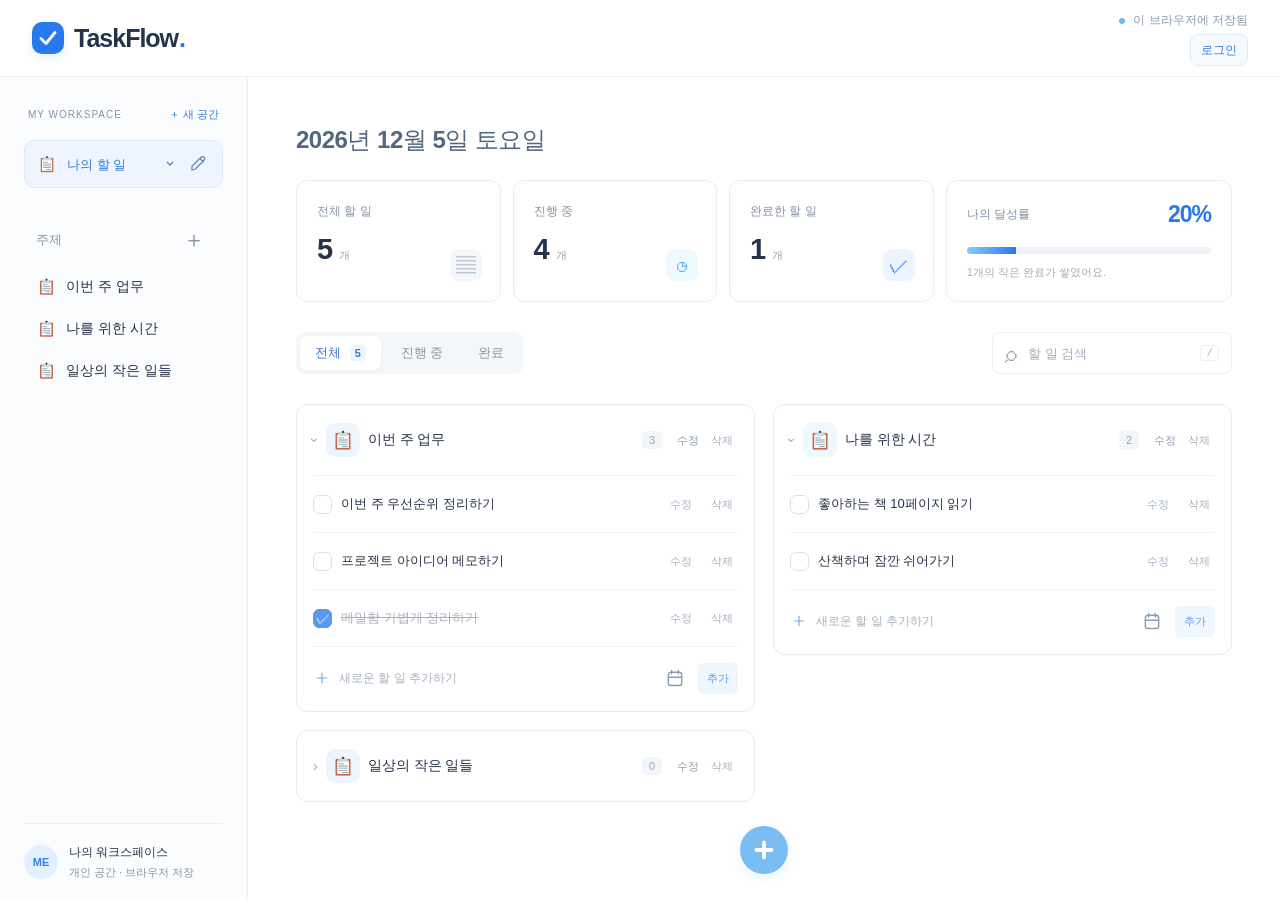
==== web/index.html @ 731cd069 "Remove redundant workspace navigation and center dialog actions" ====
<!doctype html>
<html lang="ko">
<head>
  <meta charset="utf-8"><meta name="viewport" content="width=device-width, initial-scale=1">
  <meta name="description" content="주제별로 정리하고, 하나씩 완료하는 나의 할 일 공간 TaskFlow.">
  <title>TaskFlow · 나의 할 일</title>
  <link rel="icon" href="data:image/svg+xml,%3Csvg xmlns='http://www.w3.org/2000/svg' viewBox='0 0 32 32'%3E%3Crect width='32' height='32' rx='9' fill='%232b75ee'/%3E%3Cpath d='m8 16 5 5 11-12' fill='none' stroke='white' stroke-width='3'/%3E%3C/svg%3E">
  <link rel="stylesheet" href="styles.css?v=13"><script defer src="config.js?v=13"></script><script defer src="store.js?v=13"></script><script defer src="sync.js?v=13"></script><script defer src="app.js?v=13"></script>
  <link rel="license" href="emojis/NOTICE.txt">
</head>
<body>
  <header class="app-header"><a class="brand" href="./"><span class="brand-icon" aria-hidden="true"><svg viewBox="0 0 24 24" focusable="false"><path d="M5 12.5 10 17.5 19 6.5" fill="none" stroke="currentColor" stroke-width="2.8" stroke-linecap="round" stroke-linejoin="round"/></svg></span> TaskFlow<span class="brand-dot">.</span></a><div class="account-area"><span class="save-status" id="save-status" role="status">이 브라우저에 저장됨</span><div class="account-tools"><button id="sync-now" class="account-button" hidden>동기화</button><button id="account-button" class="account-button">로그인</button></div></div></header>
  <aside class="sidebar">
    <section class="workspace-switcher" aria-label="워크스페이스">
      <div class="workspace-heading"><span>MY WORKSPACE</span><button id="workspace-add" aria-label="워크스페이스 추가">＋ 새 공간</button></div>
      <div class="workspace-selector"><span id="workspace-emoji" class="nav-emoji"></span><select id="workspace-select" aria-label="워크스페이스 선택"></select><button id="workspace-edit" aria-label="워크스페이스 수정" title="워크스페이스 수정"><svg viewBox="0 0 24 24" aria-hidden="true"><path d="m15 5 4 4M4 20l4-1L20 7a2.8 2.8 0 0 0-4-4L4 15z"/></svg></button></div>
    </section>
    <div class="sidebar-heading">주제 <button id="sidebar-add" aria-label="주제 추가">＋</button></div>
    <nav id="topic-nav" aria-label="주제 목록"></nav>
    <div class="profile"><span class="avatar">ME</span><div><strong id="profile-name">나의 워크스페이스</strong><small id="profile-detail">개인 공간 · 브라우저 저장</small></div></div>
  </aside>
  <main>
    <div class="content">
      <div id="sync-conflict" class="sync-banner" role="alert" hidden><div><strong>다른 기기에서도 목록이 바뀌었어요.</strong><p>서로 다른 항목은 합칠 수 있어요. 같은 항목은 이 기기의 변경이 우선합니다.</p></div><div class="sync-banner-actions"><button id="merge-changes" class="primary">내 변경 합쳐 저장</button><button id="use-remote">다른 기기 목록 사용</button></div></div>
      <h1 class="date-label" id="today"></h1>
      <section class="stats stats-row" aria-label="할 일 현황"><div><span>전체 할 일</span><strong id="total">0<small>개</small></strong><span class="stat-symbol" aria-hidden="true">▤</span></div><div><span>진행 중</span><strong id="pending">0<small>개</small></strong><span class="stat-symbol sky" aria-hidden="true">◷</span></div><div><span>완료한 할 일</span><strong id="completed">0<small>개</small></strong><span class="stat-symbol blue" aria-hidden="true">✓</span></div><div class="progress-stat"><span>나의 달성률 <strong id="percent">0%</strong></span><div class="progress-track" role="progressbar" aria-label="나의 달성률" aria-valuemin="0" aria-valuemax="100" aria-valuenow="0"><div id="overall-progress"></div></div><small id="progress-caption">첫 번째 할 일을 시작해보세요.</small></div></section>
      <div class="toolbar"><div class="filters" aria-label="상태 필터"><button data-filter="all" class="selected" aria-pressed="true">전체 <span id="filter-count">0</span></button><button data-filter="pending" aria-pressed="false">진행 중</button><button data-filter="done" aria-pressed="false">완료</button></div><label class="search"><span aria-hidden="true">⌕</span><input id="search" type="search" placeholder="할 일 검색" aria-label="할 일 검색"><kbd>/</kbd></label></div>
      <section id="topics" aria-label="주제별 할 일"></section>
      <button class="add-topic-card" id="bottom-add" aria-label="새 주제 만들기" title="새 주제 만들기"><svg viewBox="0 0 24 24" aria-hidden="true"><path d="M12 5v14M5 12h14"/></svg></button>
    </div>
  </main>
  <dialog id="workspace-dialog"><form id="workspace-form"><div class="dialog-heading"><h2 id="workspace-dialog-title">새 워크스페이스</h2><button type="button" id="workspace-close" aria-label="닫기">×</button></div><label>워크스페이스 이름<input id="workspace-name" required maxlength="60" placeholder="예: 업무, 개인 프로젝트" autocomplete="off"></label><fieldset class="emoji-field"><legend>이모티콘</legend><div id="workspace-emoji-picker" class="emoji-picker"></div></fieldset><div class="workspace-dialog-actions"><button type="button" id="workspace-delete" class="delete-action">워크스페이스 삭제</button><div class="dialog-actions"><button type="button" id="workspace-cancel">취소</button><button class="primary" type="submit">저장하기</button></div></div></form></dialog>
  <dialog id="topic-dialog"><form id="topic-form"><div class="dialog-heading"><h2 id="dialog-title">새로운 주제</h2><button type="button" id="close-dialog" aria-label="닫기">×</button></div><p>함께 묶고 싶은 할 일에 이름을 붙여주세요.</p><label>주제 이름<input id="topic-name" required maxlength="60" placeholder="예: 이번 주 업무, 나를 위한 시간" autocomplete="off"></label><fieldset class="emoji-field"><legend>이모티콘</legend><div id="emoji-picker" class="emoji-picker"></div></fieldset><div class="dialog-actions"><button type="button" id="cancel-dialog">취소</button><button class="primary" type="submit">저장하기</button></div></form></dialog>
  <dialog id="delete-dialog" aria-labelledby="delete-title"><form method="dialog"><h2 id="delete-title">삭제할까요?</h2><p id="delete-description"></p><div class="dialog-actions"><button value="cancel" autofocus>취소</button><button class="danger" value="confirm">삭제하기</button></div></form></dialog>
  <dialog id="auth-dialog" aria-labelledby="auth-title"><form id="auth-form"><div class="dialog-heading"><h2 id="auth-title">로그인</h2><button type="button" id="close-auth" aria-label="닫기">×</button></div><p>PC와 휴대폰에서 같은 계정으로 로그인하면 목록을 함께 사용할 수 있어요.</p><label>아이디<input id="auth-username" required minlength="3" maxlength="64" pattern="[a-zA-Z0-9_.-]+" placeholder="영문·숫자·_.- 3자 이상" autocomplete="username" autocapitalize="none" spellcheck="false"></label><label>비밀번호<input id="auth-password" type="password" required minlength="8" maxlength="128" placeholder="8자 이상" autocomplete="current-password"></label><p id="auth-error" class="form-error" role="alert" hidden></p><div class="dialog-actions"><button type="button" id="auth-switch">회원가입</button><button type="submit" id="auth-submit" class="primary">로그인</button></div><small class="auth-note">브라우저에 저장한 기존 목록은 로그인 후 선택해서 가져올 수 있어요.</small></form></dialog>
  <dialog id="account-dialog" aria-labelledby="account-title"><div class="dialog-heading"><h2 id="account-title">나의 계정</h2><button type="button" id="close-account" aria-label="닫기">×</button></div><p id="account-name"></p><p>같은 아이디로 로그인한 기기에서 목록을 공유합니다. 기존 브라우저 목록은 별도로 유지됩니다.</p><button id="import-local" class="import-button">이 브라우저 목록 가져오기</button><div class="dialog-actions"><button id="logout-button">로그아웃</button><button id="account-done" class="primary">완료</button></div></dialog>
  <div class="toast" id="toast" role="status" hidden></div>
</body>
</html>
---- web/styles.css ----
:root{font-family:Inter,"Pretendard","Noto Sans KR",-apple-system,BlinkMacSystemFont,"Segoe UI",sans-serif;color:#263248;background:#fff;font-synthesis:none;--blue:#2878ef;--muted:#8792a5;--line:#eaf0f6}*{box-sizing:border-box}body{margin:0}button,input{font:inherit}button{cursor:pointer}button,a,input{ -webkit-tap-highlight-color:transparent}button{border:0;background:none;color:inherit}button:focus-visible,a:focus-visible,input:focus-visible,summary:focus-visible{outline:3px solid #8bc6ff;outline-offset:4px}button:disabled{cursor:default}a{color:inherit;text-decoration:none}.sidebar{width:248px;height:100dvh;position:fixed;inset:0 auto 0 0;border-right:1px solid var(--line);padding:35px 24px 20px;display:flex;flex-direction:column;background:#fbfcfe}.brand{font-size:25px;letter-spacing:-1px;font-weight:780;display:flex;align-items:center;gap:10px}.brand-icon{width:32px;height:32px;border-radius:10px;background:var(--blue);color:white;display:grid;place-items:center;font-size:23px;box-shadow:0 4px 10px #2878ef22}.brand-dot{color:var(--blue);margin-left:-9px}.workspace-label{font-size:11px;letter-spacing:1.8px;color:#a0a9b8;margin:48px 10px 16px;font-weight:650}.nav-item{display:flex;align-items:center;gap:12px;width:100%;padding:13px 14px;border-radius:9px;text-align:left;font-size:14px;margin-bottom:6px}.nav-item.active{color:var(--blue);background:#eaf3ff;font-weight:650}.nav-item>span:first-child{font-size:20px}.nav-count{margin-left:auto;background:white;font-size:12px;padding:2px 7px;border-radius:5px}.sidebar-heading{display:flex;align-items:center;justify-content:space-between;font-size:13px;color:#8b96a6;padding:24px 12px 10px}.sidebar-heading button{font-size:22px}.topic-nav-item{display:flex;gap:11px;width:100%;padding:12px 14px;font-size:14px;text-align:left;border-radius:8px}.topic-nav-item:hover,.topic-nav-item.selected{background:#eff4fa}.topic-nav-item span:last-child{overflow:hidden;white-space:nowrap;text-overflow:ellipsis}.color-dot{width:8px;height:8px;border-radius:50%;background:#75b7f3;flex-shrink:0;margin-top:5px}#topic-nav{overflow:auto}.sidebar-note{margin-top:auto;padding:23px 15px;background:#f0f6fd;border-radius:12px}.note-icon{display:block;color:var(--blue);font-size:27px;margin-bottom:10px}.sidebar-note strong{font-size:13px}.sidebar-note p{font-size:12px;color:#8a98ab;line-height:1.9;margin-bottom:0}.profile{border-top:1px solid var(--line);display:flex;gap:11px;align-items:center;margin-top:24px;padding-top:20px}.avatar{width:34px;height:34px;border-radius:50%;background:#e1efff;color:#3880da;font-size:11px;font-weight:700;display:grid;place-items:center}.profile strong{display:block;font-size:12px}.profile small{display:block;font-size:11px;color:var(--muted);margin-top:4px}main{margin-left:248px}.topbar{height:77px;border-bottom:1px solid var(--line);display:flex;align-items:center;justify-content:space-between;padding:0 48px;color:#929cad;font-size:13px}.topbar strong{color:#536075;font-weight:500}.breadcrumb{padding:0 16px;color:#c7cfdb}.save-status{font-size:12px;color:#8c9bae}.save-status:before{content:"";display:inline-block;width:6px;height:6px;border-radius:50%;background:#78b6f1;margin-right:8px}.content{max-width:1120px;margin:auto;padding:45px 48px 0}.date-label{font-size:12px;color:#8b98ab;letter-spacing:.5px;margin-bottom:14px}.page-heading{display:flex;align-items:center;justify-content:space-between;gap:20px}h1{font-size:34px;letter-spacing:-1.6px;line-height:1.35;margin:0;font-weight:750}h1 span{color:var(--blue)}.page-heading p{font-size:14px;color:#8c96a7;margin:12px 0 0;line-height:1.7}.primary{background:var(--blue);color:white;border-radius:9px;padding:12px 18px;font-size:14px;font-weight:600;box-shadow:0 4px 9px #2878ef15}.primary:hover{background:#1768dd}.stats{display:grid;grid-template-columns:1fr 1fr 1fr 1.4fr;border:1px solid var(--line);border-radius:13px;margin:32px 0;padding:23px 0}.stats>div{padding:0 24px;position:relative;border-right:1px solid var(--line)}.stats>div:last-child{border:0}.stats>div>span:first-child{font-size:12px;color:#8692a4}.stats strong{display:block;font-size:29px;margin-top:9px;font-weight:650;letter-spacing:-1px}.stats strong small{font-size:12px;color:#9aa5b5;font-weight:400;letter-spacing:0;margin-left:7px}.stat-symbol{position:absolute;right:22px;bottom:6px;width:32px;height:32px;background:#f3f6fa;border-radius:9px;display:grid;place-items:center;color:#9aa5b5;font-size:20px}.stat-symbol.sky{background:#eef8ff;color:#69b7f7}.stat-symbol.blue{color:var(--blue);background:#edf4ff}.progress-stat>span{display:flex;justify-content:space-between;align-items:center}.stats .progress-stat strong{font-size:19px;display:inline;margin:0;color:var(--blue)}.progress-track{height:6px;border-radius:10px;background:#eef3fa;overflow:hidden;margin:19px 0 12px}.progress-track>div{height:100%;background:linear-gradient(90deg,#8acaff,#2878ef);width:0;transition:width .3s}.progress-stat>small{font-size:11px;color:#a1acba}.toolbar{display:flex;justify-content:space-between;gap:15px;margin-bottom:30px}.filters{display:flex;gap:5px;padding:4px;background:#f4f7fa;border-radius:9px}.filters button{padding:8px 15px;color:#8b96a6;font-size:13px;border-radius:7px;white-space:nowrap}.filters button.selected{background:white;color:#3b74cb;box-shadow:0 1px 5px #25385d0c;font-weight:600}.filters span{font-size:11px;margin-left:5px;background:#edf4ff;padding:2px 5px;border-radius:4px}.search{border:1px solid var(--line);border-radius:8px;display:flex;align-items:center;gap:9px;padding:0 12px;width:240px}.search>span{font-size:23px;color:#93a1b3}.search input{min-width:0;width:100%;border:0;background:transparent;font-size:13px;outline:none}.search input::placeholder{color:#a3adbb}.search kbd{font-size:11px;color:#a9b3c0;border:1px solid var(--line);border-radius:4px;padding:1px 5px}.list-heading{display:flex;align-items:center;justify-content:space-between;margin-bottom:17px}.list-heading h2{font-size:16px;letter-spacing:-.4px;margin:0}.list-heading>span{font-size:11px;color:#a2adbd}.topic{border:1px solid #e5ebf3;border-radius:12px;margin-bottom:16px;overflow:hidden;background:white}.topic summary{list-style:none;display:flex;align-items:center;gap:12px;padding:21px 23px;cursor:pointer}.topic summary::-webkit-details-marker{display:none}.chevron{font-size:14px;color:#9ca9ba;transition:transform .15s;display:inline-block}.topic[open] .chevron{transform:rotate(90deg)}.topic-icon{width:34px;height:34px;display:grid;place-items:center;border-radius:9px;color:#4f98e9;background:#edf5ff;font-size:17px}.topic:nth-child(2n) .topic-icon{background:#edf9ff;color:#5baed2}.topic-title{font-weight:650;font-size:15px;overflow-wrap:anywhere}.topic-count{color:#9aa7b8;background:#f2f5f9;border-radius:5px;padding:3px 7px;font-size:11px}.topic-actions{margin-left:auto;display:flex;align-items:center;gap:12px}.topic-ratio{font-size:12px;color:#9ca8b9}.edit-topic{font-size:12px;color:#8b9bb2;padding:7px;border-radius:5px}.edit-topic:hover{background:#edf4ff;color:var(--blue)}.todo-list{padding:0 24px}.todo-row{display:flex;align-items:center;gap:13px;min-height:57px;border-top:1px solid #f0f3f8}.todo-row input[type=checkbox]{appearance:none;width:19px;height:19px;border:1.5px solid #d8e1eb;border-radius:6px;cursor:pointer;flex-shrink:0;display:grid;place-content:center;margin:0}.todo-row input:checked{background:#599aef;border-color:#599aef}.todo-row input:checked:after{content:"✓";color:white;font-size:14px}.todo-label{flex:1;min-width:0;font-size:14px;line-height:1.6;overflow-wrap:anywhere;cursor:pointer}.todo-row.done .todo-label{color:#a9b1bf;text-decoration:line-through}.due-badge{font-size:11px;color:#91a1b5;background:#f6f8fb;border-radius:5px;padding:4px 7px;white-space:nowrap}.due-badge.overdue{color:#d07b63;background:#fff5f0}.todo-edit{color:#a3b0c2;font-size:12px;padding:6px}.todo-edit:hover{color:var(--blue)}.task-form{display:flex;align-items:center;gap:12px;border-top:1px solid #f0f3f8;padding:14px 0 16px}.task-form>span{color:#75a9ee;font-size:22px}.task-form input[type=text]{border:0;min-width:0;flex:1;outline:none;font-size:13px;padding:7px 0;color:#52637b}.task-form input::placeholder{color:#a6b1c0}.task-form input[type=date]{width:125px;border:1px solid #eaf0f6;border-radius:5px;font-size:11px;padding:6px;color:#93a1b5;background:white}.task-form button{font-size:12px;color:#659ce7;padding:7px 9px;background:#f0f6ff;border-radius:5px}.add-topic-card{display:flex;justify-content:center;align-items:center;gap:8px;width:100%;padding:20px;border:1px dashed #d9e5f4;border-radius:12px;background:#fbfdff;font-size:18px;color:#7a9cc8}.add-topic-card span{font-size:13px}.add-topic-card:hover{background:#f1f7ff}footer{display:flex;justify-content:space-between;color:#b0bac8;font-size:11px;padding:31px 0}.footer-mark{color:#8eb9ec;margin-left:8px;font-size:17px}.empty{padding:32px;text-align:center;font-size:14px;color:#96a4b8;line-height:1.8}.topic-empty{font-size:12px;color:#a1aebf;padding:8px 0 19px}dialog{border:1px solid var(--line);border-radius:17px;padding:28px;width:min(430px,calc(100% - 32px));color:#263248;box-shadow:0 20px 80px #203f6c22}dialog::backdrop{background:#17365c33;backdrop-filter:blur(3px)}.dialog-heading{display:flex;align-items:center;justify-content:space-between}.dialog-heading h2{font-size:20px;margin:0}.dialog-heading button{font-size:25px;color:#8d9bae}dialog p{font-size:13px;color:#8e9bad;line-height:1.8}dialog label{font-size:13px;font-weight:600;display:block;margin-top:23px}dialog input{display:block;width:100%;border:1px solid #dce6f1;border-radius:8px;padding:12px;margin-top:8px;font-size:14px}.dialog-actions{display:flex;justify-content:flex-end;gap:12px;margin-top:24px}.dialog-actions>button:first-child{font-size:14px;color:#8d9bad}.toast{position:fixed;bottom:25px;left:calc(50% + 124px);transform:translateX(-50%);background:#263c5b;color:white;padding:13px 22px;border-radius:10px;font-size:13px;box-shadow:0 8px 25px #263c5b25;z-index:5;max-width:90vw}.toast[hidden]{display:none}@media(min-width:1500px){.content{padding-top:58px}.stats{margin-top:40px}}@media(max-width:1050px){.sidebar{width:210px;padding:30px 18px}main{margin-left:210px}.content{padding:32px 28px 0}.topbar{padding:0 28px}.stats>div{padding:0 15px}.stat-symbol{right:12px}.stats{grid-template-columns:1fr 1fr 1fr}.progress-stat{grid-column:1/-1;margin:20px 15px 0;padding:18px 0 0!important;border-top:1px solid var(--line)!important}.stats>div:nth-child(3){border:0}.progress-track{margin:10px 0}.toast{left:calc(50% + 105px)}}@media(max-width:720px){.sidebar{position:static;width:auto;height:auto;padding:20px 22px;border-right:0;border-bottom:1px solid var(--line);background:white}.brand{font-size:23px}.workspace-label,.nav-item,.sidebar-heading,#topic-nav,.sidebar-note,.profile{display:none}main{margin-left:0}.topbar{height:50px;padding:0 22px;font-size:11px}.save-status{font-size:10px}.breadcrumb{padding:0 8px}.content{padding:28px 20px 0}.date-label{font-size:11px}h1{font-size:28px}.page-heading{align-items:flex-start;gap:12px}.page-heading p{font-size:12px;max-width:215px}.page-heading>.primary{font-size:12px;padding:11px 12px;white-space:nowrap;margin-top:6px}.stats{margin:25px 0;padding:18px 0}.stats>div{padding:0 12px}.stats strong{font-size:25px}.stats>div>span:first-child{font-size:11px}.stat-symbol{display:none}.toolbar{flex-wrap:wrap;margin-bottom:25px}.search{width:100%;height:42px}.filters{width:100%}.filters button{flex:1}.list-heading>span{display:none}.topic summary{padding:17px 15px;gap:9px}.topic-title{font-size:14px}.topic-icon{width:29px;height:29px}.topic-actions{gap:3px}.topic-ratio{display:none}.todo-list{padding:0 16px}.todo-label{font-size:13px}.todo-row{gap:10px;flex-wrap:wrap;padding:12px 0}.due-badge{font-size:10px}.task-form{gap:8px;flex-wrap:wrap}.task-form input[type=text]{flex-basis:65%}.task-form input[type=date]{margin-left:26px;flex:1}.task-form button{padding:8px 12px}footer{font-size:10px;gap:12px}.toast{left:50%}}@media(prefers-reduced-motion:reduce){*{transition:none!important}}

/* 주제 카드를 나란히 배치한다. */
.profile{margin-top:auto}.page-heading{align-items:center;margin-bottom:32px}.heading-copy{min-width:0}.heading-tools{display:flex;align-items:center;gap:18px;flex-shrink:0}.heading-tools>.primary{white-space:nowrap}.stats{width:228px;display:grid;grid-template-columns:repeat(2,minmax(0,1fr));gap:9px;border:0;padding:0;margin:0!important}.stats>div{padding:13px 14px!important;border:1px solid #e5edf7!important;border-radius:11px;min-height:94px;background:#fbfdff}.stats>div>span:first-child{font-size:12px}.stats strong{font-size:25px;margin-top:8px}.stats strong small{font-size:11px}.stat-symbol{display:none}.stats .progress-stat{grid-column:auto;margin:0!important}.stats .progress-stat>span{display:block}.stats .progress-stat strong{display:block;font-size:25px;margin-top:8px}.progress-track{height:4px;margin:9px 0 0}.progress-stat>small{display:none}#topics{display:grid;grid-template-columns:repeat(2,minmax(0,1fr));gap:18px;align-items:start}.topic{margin:0}.topic summary{padding:18px 16px;gap:8px}.topic-title{min-width:0;flex:1;font-size:14px}.topic-icon{flex-shrink:0;font-size:20px}.topic-count{flex-shrink:0}.topic-actions{gap:2px;margin-left:2px;flex-shrink:0}.edit-topic{padding:5px;font-size:11px}.delete-action{color:#a1acbb;font-size:11px;padding:5px;border-radius:5px}.delete-action:hover{color:#ce5964;background:#fff0f2}.todo-list{padding:0 16px}.todo-row{gap:9px;flex-wrap:wrap;padding:12px 0}.todo-label{font-size:13px;flex-basis:calc(100% - 120px)}.todo-edit{padding:5px;font-size:11px}.due-badge{margin-left:28px;order:5}.task-form{flex-wrap:wrap;gap:8px}.task-form input[type=text]{flex-basis:70%}.task-form input[type=date]{flex:1;margin-left:26px}.add-topic-card{margin-top:18px}.empty{grid-column:1/-1}.emoji-field{padding:0;border:0;margin:22px 0 0}.emoji-field legend{font-size:13px;font-weight:600;margin-bottom:10px}.emoji-picker{display:grid;grid-template-columns:repeat(8,minmax(0,1fr));gap:6px}.emoji-choice{font-size:23px;padding:8px 0;border:1px solid transparent;border-radius:9px}.emoji-choice:hover{background:#f0f6ff}.emoji-choice[aria-pressed=true]{background:#eaf3ff;border-color:#70acfa}.nav-emoji{font-size:17px;flex-shrink:0}.danger{background:#d55864;color:white;border-radius:9px;padding:12px 18px;font-size:14px;font-weight:600}.danger:hover{background:#be4652}#delete-title{font-size:20px;margin:0}#delete-description{overflow-wrap:anywhere}@media(max-width:1150px){.page-heading{align-items:flex-start;gap:16px}.heading-tools{gap:12px}.stats{width:204px}.heading-tools>.primary{padding:11px 12px;font-size:12px}.page-heading p{max-width:220px}.topic summary{gap:6px;padding:16px 12px}.topic-icon{width:28px;height:28px}.topic-count{display:none}.topic-title{font-size:13px}}@media(max-width:900px){.page-heading{flex-wrap:wrap}.heading-copy{width:100%}.page-heading p{max-width:none}.heading-tools{width:100%;justify-content:space-between}.stats{width:270px}.stats>div{min-height:88px}#topics{grid-template-columns:minmax(0,1fr)}.topic-count{display:block}.topic-title{font-size:14px}}@media(max-width:720px){.page-heading{margin-bottom:25px}.heading-tools{gap:12px;align-items:center}.stats{width:auto;flex:1;max-width:250px;gap:8px}.stats>div{padding:12px!important;min-height:88px}.stats>div>span:first-child{font-size:11px}.heading-tools>.primary{font-size:12px;padding:12px 10px}.topic summary{padding:17px 15px;gap:8px}.emoji-picker{grid-template-columns:repeat(8,minmax(0,1fr));gap:3px}.emoji-choice{font-size:21px}.profile{display:none}}

/* 모바일 기본 버튼 여백과 이모지 글꼴의 줄 높이를 분리한다. */
.topic-icon,.emoji-choice{appearance:none;-webkit-appearance:none;padding:0;display:flex;align-items:center;justify-content:center;line-height:1;min-width:0;min-height:0;font-weight:400;text-indent:0;letter-spacing:0}.topic-icon{flex:0 0 auto}.emoji-choice{aspect-ratio:1}.emoji-glyph{display:block;flex:0 0 auto;width:1em;height:1em;line-height:1;text-align:center;font-family:"Apple Color Emoji","Segoe UI Emoji","Noto Color Emoji",sans-serif;font-weight:400;letter-spacing:0;text-indent:0;-webkit-text-size-adjust:100%;text-size-adjust:100%}@media(max-width:380px){.emoji-picker{grid-template-columns:repeat(6,minmax(0,1fr))}}

/* 기기별 글꼴 대신 동일한 그림의 실제 영역을 정중앙에 배치한다. */
.emoji-glyph{position:relative;display:block;flex:none;width:20px;height:20px;font-size:0;line-height:0}.emoji-image{display:block;width:100%;height:100%;object-fit:contain;margin:0;padding:0;border:0}.emoji-text{position:absolute;width:1px;height:1px;padding:0;margin:-1px;overflow:hidden;clip-path:inset(50%);white-space:nowrap}.emoji-choice .emoji-glyph{width:22px;height:22px}.nav-emoji .emoji-glyph{width:17px;height:17px}@media(max-width:720px){.emoji-choice .emoji-glyph{width:20px;height:20px}}

/* WebKit의 버튼 내부 정렬 차이도 영향을 주지 않도록 좌표로 고정한다. */
.topic-icon,.emoji-choice{position:relative}.topic-icon>.emoji-glyph,.emoji-choice>.emoji-glyph{position:absolute;left:50%;top:50%;transform:translate(-50%,-50%);margin:0}

/* 계정과 동기화 상태는 작은 화면에서도 줄바꿈해 표시한다. */
[hidden]{display:none!important}.account-tools{display:flex;align-items:center;gap:10px;justify-content:flex-end;flex-wrap:wrap;min-width:0;margin-inline-start:auto}.account-button{font-size:12px;white-space:nowrap;padding:8px 10px;border:1px solid #dfebfa;border-radius:8px;color:#397ad2;background:#f6faff}.account-button:hover{background:#eaf3ff}.account-button:disabled{opacity:.6}.topbar{display:grid;grid-template-columns:minmax(0,1fr) auto auto;gap:15px;min-height:77px;height:auto;padding-top:15px;padding-bottom:15px}.workspace-path,.topbar>.save-status{line-height:18px}.topbar>.save-status{overflow-wrap:anywhere;text-align:right}.sync-banner{display:flex;align-items:center;justify-content:space-between;gap:18px;padding:18px;border-radius:12px;background:#eff7ff;border:1px solid #cde6ff;margin-bottom:24px;font-size:13px}.sync-banner p{margin:6px 0 0;color:#7389a5;line-height:1.7}.sync-banner-actions{display:flex;gap:8px;flex-shrink:0;flex-wrap:wrap}.sync-banner-actions button{font-size:12px;padding:10px}.sync-banner-actions>button:last-child{color:#6882a4}.form-error{color:#bb4a5b!important;background:#fff4f5;padding:10px;border-radius:8px}.auth-note{display:block;font-size:11px;color:#96a4b8;line-height:1.8;margin-top:20px}.import-button{width:100%;text-align:left;padding:14px;border:1px solid #dceafc;border-radius:9px;background:#f5faff;color:#397ad2;font-size:13px}#account-name{font-weight:600;color:#357bda;overflow-wrap:anywhere}.profile>div{min-width:0}.profile strong{overflow-wrap:anywhere}.dialog-actions button:disabled{opacity:.55}dialog{max-height:calc(100dvh - 32px);overflow-y:auto}#auth-dialog input{font-size:16px}@media(max-width:1050px){.sync-banner{align-items:flex-start;flex-direction:column}}@media(max-width:720px){.topbar{min-height:66px;padding:12px 20px;grid-template-columns:minmax(0,1fr) minmax(0,1fr);align-items:start;gap:10px}.workspace-path{grid-column:1;grid-row:1;white-space:nowrap}.topbar>.save-status{grid-column:2;grid-row:1}.account-tools{grid-column:2;grid-row:2;gap:7px;justify-self:end}.account-button{font-size:11px;padding:7px 9px}.sync-banner{padding:15px}.sync-banner-actions{width:100%}.sync-banner-actions button{flex:1}dialog{padding:23px}}

/* 날짜를 제목으로 쓰고 네 가지 현황을 한 줄로 보여준다. */
.date-label{font-size:24px;font-weight:650;color:#536781;letter-spacing:-.5px;line-height:1.5;margin:0 0 22px}
.stats.stats-row{width:100%;max-width:none;grid-template-columns:repeat(3,minmax(0,1fr)) minmax(0,1.4fr);gap:12px;padding:0;margin:0 0 30px!important}
.stats-row>div{min-width:0;min-height:114px;padding:20px!important;background:#fff;border-color:#e5edf7!important}
.stats-row strong{font-size:29px;margin-top:12px;line-height:1.2;white-space:nowrap}
.stats-row .stat-symbol{display:grid;right:18px;bottom:20px}
.stats-row .progress-stat{grid-column:auto;margin:0!important}
.stats-row .progress-stat>span{display:flex;align-items:center;justify-content:space-between;gap:6px}
.stats-row .progress-stat strong{display:inline;margin:0;font-size:23px}
.stats-row .progress-track{height:7px;margin:18px 0 10px}
.stats-row .progress-stat>small{display:block;line-height:1.6}
@media(max-width:1150px){.stats-row>div{padding:16px!important}.stats-row .stat-symbol{display:none}.stats-row .progress-stat>span{flex-wrap:wrap}.stats-row .progress-stat strong{font-size:21px}}
@media(max-width:720px){.date-label{font-size:20px;margin-bottom:20px}.stats.stats-row{grid-template-columns:repeat(4,minmax(0,1fr));gap:8px;margin-bottom:24px!important}.stats-row>div{min-height:96px;padding:13px 8px!important;border-radius:10px}.stats-row>div>span:first-child{font-size:10.5px;line-height:1.5;letter-spacing:-.4px;white-space:nowrap}.stats-row strong{font-size:23px;margin-top:12px;letter-spacing:-.6px}.stats-row strong small{font-size:10px;margin-left:3px}.stats-row .progress-stat>span{display:block}.stats-row .progress-stat strong{display:block;font-size:23px;margin-top:12px}.stats-row .progress-track{height:5px;margin:9px 0 0}.stats-row .progress-stat>small{display:none}}
@media(max-width:360px){.stats.stats-row{gap:6px}.stats-row>div{padding:12px 7px!important}.stats-row>div>span:first-child{font-size:9.5px}.stats-row strong,.stats-row .progress-stat strong{font-size:21px}}

@media(min-width:721px) and (max-width:1050px){.topbar{grid-template-columns:minmax(0,1fr) minmax(0,1fr);align-items:start;font-size:11px}.workspace-path{grid-column:1;grid-row:1;white-space:nowrap}.topbar>.save-status{grid-column:2;grid-row:1;font-size:10px}.account-tools{grid-column:2;grid-row:2;justify-self:end}}

.brand-icon{flex-shrink:0}.brand-icon>svg{display:block;width:24px;height:24px}

.workspace-switcher{margin:35px 0 12px;min-width:0}.workspace-heading{display:flex;align-items:center;justify-content:space-between;gap:8px;margin:0 4px 12px;font-size:10px;letter-spacing:1px;color:#8792a5}.workspace-heading button{font-size:11px;letter-spacing:0;color:#397ad2;white-space:nowrap;padding:6px 0}.workspace-selector{display:flex;align-items:center;gap:8px;background:#eef5ff;border:1px solid #dceafa;border-radius:10px;padding:9px 10px;min-width:0}.workspace-selector select{appearance:none;border:0;outline:none;min-width:0;width:100%;flex:1;background:transparent;color:#357bda;font:inherit;font-size:13px;font-weight:600;cursor:pointer;padding:6px 14px 6px 0;background-image:url("data:image/svg+xml,%3Csvg xmlns='http://www.w3.org/2000/svg' viewBox='0 0 12 12'%3E%3Cpath d='m3 4 3 3 3-3' fill='none' stroke='%235e89bc' stroke-width='1.5'/%3E%3C/svg%3E");background-repeat:no-repeat;background-position:right center;background-size:12px}.workspace-selector select:focus-visible{outline:2px solid #8bc6ff;outline-offset:2px}.workspace-selector>button{font-size:11px;white-space:nowrap;padding:6px 0;color:#6987ae}.workspace-selector>button:disabled{opacity:.45}.workspace-selector .nav-emoji{flex-shrink:0;width:24px;height:24px;position:relative}.workspace-dialog-actions{display:flex;align-items:center;justify-content:space-between;gap:12px;margin-top:24px}.workspace-dialog-actions>.dialog-actions{margin-top:0}.workspace-dialog-actions>#workspace-delete{font-size:12px;text-align:left}.workspace-path{min-width:0;overflow:hidden;white-space:nowrap;text-overflow:ellipsis}
@media(max-width:720px){.workspace-switcher{margin:18px 0 0}.workspace-heading{margin-bottom:7px}.workspace-selector{width:100%;min-height:44px;padding:7px 10px}.workspace-selector select{font-size:13px}.workspace-heading button{min-height:30px}.workspace-dialog-actions{align-items:flex-start}.workspace-dialog-actions .dialog-actions{gap:8px}}

.workspace-selector .emoji-glyph{position:absolute;left:50%;top:50%;transform:translate(-50%,-50%)}#workspace-name{font-size:16px}

.workspace-path{display:flex;align-items:center}.workspace-path .breadcrumb{flex-shrink:0}.workspace-path strong{display:block;min-width:0;overflow:hidden;text-overflow:ellipsis;white-space:nowrap}

.workspace-selector{overflow:hidden}.workspace-selector select{flex-basis:0;max-width:100%}

/* 상단 계정 메뉴와 한 줄 입력은 화면 너비가 바뀌어도 정렬을 유지한다. */
.app-header{min-height:77px;height:77px;display:flex;align-items:center;justify-content:space-between;gap:24px;padding:0 32px;border-bottom:1px solid var(--line);background:white}.app-header .brand{flex:none;line-height:32px;height:32px}.account-area{display:flex;align-items:center;justify-content:flex-end;gap:16px;min-width:0;flex:1}.app-header .save-status{display:block;min-width:0;white-space:nowrap;overflow:hidden;text-overflow:ellipsis;line-height:18px}.app-header .account-tools{flex-wrap:nowrap;flex:none;margin:0;gap:8px}.app-header .account-button{line-height:16px;padding:7px 10px}.sidebar{top:77px;height:calc(100dvh - 77px);padding-top:24px}.workspace-switcher{margin-top:0}.content{padding-bottom:32px}#workspace-edit{display:grid;place-items:center;width:28px;height:28px;padding:4px;flex-shrink:0}#workspace-edit svg{width:18px;height:18px;fill:none;stroke:currentColor;stroke-width:1.7;stroke-linecap:round;stroke-linejoin:round}.add-topic-card{width:48px;height:48px;border:0;border-radius:50%;padding:0;margin:24px auto 0;background:#79bdf3;color:white;box-shadow:0 4px 12px #79bdf32b}.add-topic-card:hover{background:#63aff0}.add-topic-card svg{width:26px;height:26px;fill:none;stroke:currentColor;stroke-width:3.6;stroke-linecap:round}.task-form{flex-wrap:nowrap;gap:8px;min-width:0}.task-form>span{flex:none;font-size:21px}.task-form input[type=text]{flex:1 1 0;min-width:0;flex-basis:0;font-size:12px}.calendar-control{display:grid;place-items:center;position:relative;flex:0 0 30px;width:30px;height:34px;border-radius:7px;color:#8a9db5;cursor:pointer}.calendar-control svg{width:20px;height:20px;fill:none;stroke:currentColor;stroke-width:1.7;stroke-linecap:round;pointer-events:none}.calendar-control.has-date{color:#2878ef;background:#edf5ff}.task-form .calendar-control input[type=date]{position:absolute;inset:0;width:100%;height:100%;min-width:0;margin:0;padding:0;border:0;opacity:0;cursor:pointer;font-size:16px}.calendar-control:focus-within{outline:2px solid #8bc6ff;outline-offset:2px}.calendar-control input::-webkit-calendar-picker-indicator{position:absolute;inset:0;width:100%;height:100%;padding:0;margin:0;cursor:pointer}.task-form>button{flex:none;white-space:nowrap;padding:8px 9px;margin:0;font-size:11px}
@media(max-width:1050px){.app-header{padding:0 24px}}
@media(max-width:720px){.app-header{height:85px;min-height:85px;padding:16px 20px;gap:12px;align-items:center}.app-header .brand{font-size:22px;gap:8px}.account-area{display:grid;grid-template-columns:minmax(0,1fr);gap:5px;justify-items:end}.app-header .save-status{font-size:10px;line-height:16px;max-width:100%;grid-row:1}.app-header .account-tools{grid-row:2;grid-column:1;gap:6px}.app-header .account-button{font-size:10px;padding:7px 8px}.sidebar{height:auto;padding:16px 20px 20px}.workspace-switcher{margin:0}.task-form input[type=text]{font-size:12px}.task-form .calendar-control input[type=date]{margin:0;flex:none}.content{padding-top:28px}}
@media(max-width:360px){.app-header{padding-left:16px;padding-right:16px;gap:8px}.app-header .brand{font-size:20px}.app-header .account-tools{gap:4px}.app-header .account-button{padding-left:6px;padding-right:6px}.task-form{gap:5px}.task-form>button{padding-left:8px;padding-right:8px}}

.app-header{align-items:center}.app-header .brand{font-family:Arial,Helvetica,sans-serif;font-weight:800;font-synthesis:weight}.account-area{display:grid;grid-template-columns:minmax(0,1fr);gap:5px;justify-items:end}.app-header .save-status{grid-row:1;max-width:100%}.app-header .account-tools{grid-row:2;grid-column:1}.task-form .task-add-icon{display:grid;place-items:center;width:18px;height:34px;flex:0 0 18px;line-height:0}.task-add-icon svg{display:block;width:14px;height:14px;fill:none;stroke:currentColor;stroke-width:2;stroke-linecap:round}.task-form input[type=text]{appearance:none;height:34px;line-height:20px;padding:7px 0;margin:0;border:0;box-sizing:border-box}

.workspace-dialog-actions,.workspace-dialog-actions>.dialog-actions{align-items:center}.workspace-dialog-actions>button,.workspace-dialog-actions>.dialog-actions>button{display:flex;align-items:center;justify-content:center;min-height:42px;line-height:18px;margin:0}.workspace-dialog-actions>#workspace-delete{max-width:118px;padding:6px;line-height:18px}.workspace-dialog-actions>.dialog-actions{flex-shrink:0}

@media(max-width:400px){.workspace-dialog-actions{gap:8px}.workspace-dialog-actions>.dialog-actions{gap:6px}.workspace-dialog-actions>#workspace-delete{padding-left:4px;padding-right:4px}.workspace-dialog-actions #workspace-cancel{padding-left:4px;padding-right:4px}.workspace-dialog-actions .primary{padding-left:12px;padding-right:12px}}
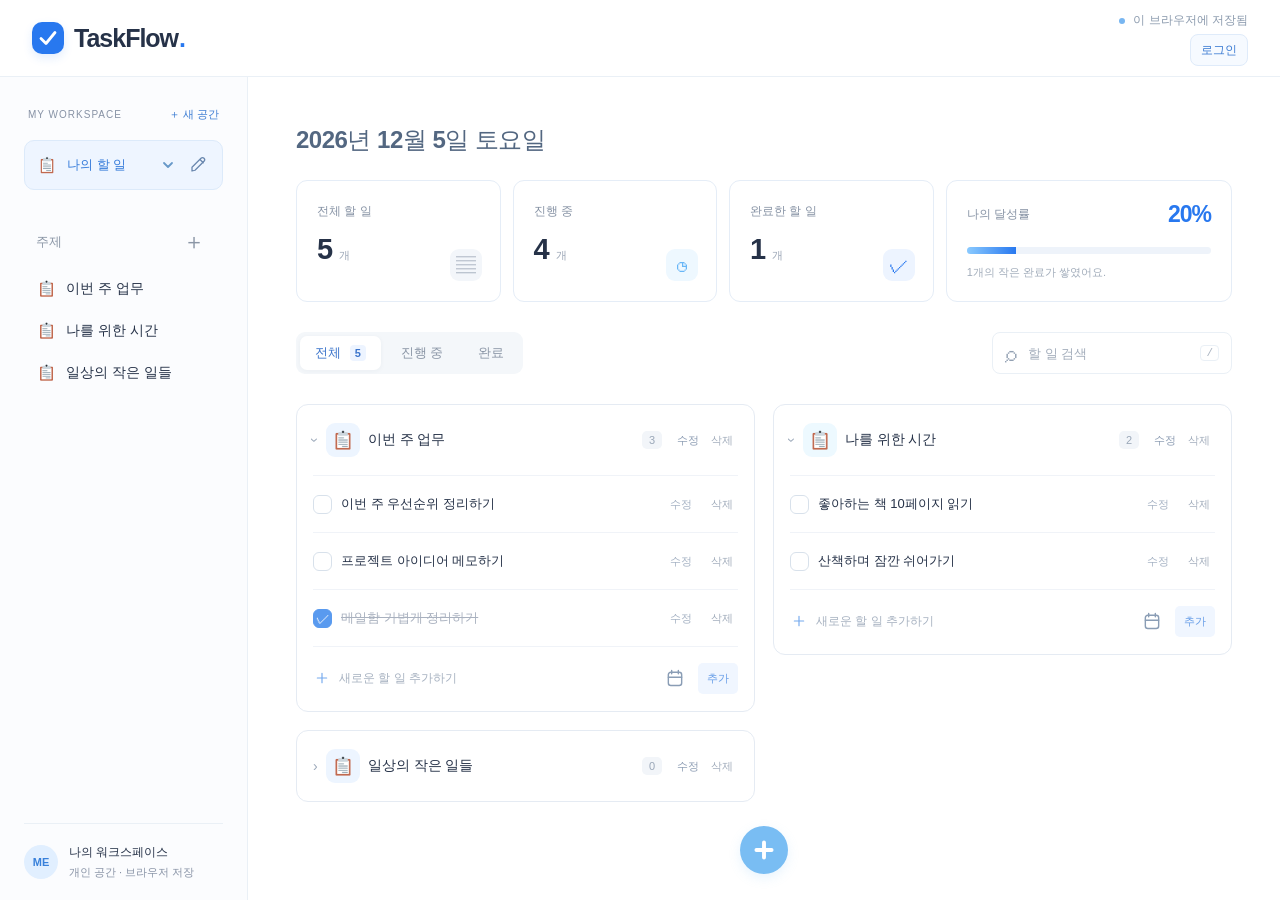
==== commit 1cb83af1: "Style workspace choices with a sky-blue accessible menu" ====
--- a/web/index.html
+++ b/web/index.html
@@ -5,7 +5,7 @@
   <meta name="description" content="주제별로 정리하고, 하나씩 완료하는 나의 할 일 공간 TaskFlow.">
   <title>TaskFlow · 나의 할 일</title>
   <link rel="icon" href="data:image/svg+xml,%3Csvg xmlns='http://www.w3.org/2000/svg' viewBox='0 0 32 32'%3E%3Crect width='32' height='32' rx='9' fill='%232b75ee'/%3E%3Cpath d='m8 16 5 5 11-12' fill='none' stroke='white' stroke-width='3'/%3E%3C/svg%3E">
-  <link rel="stylesheet" href="styles.css?v=13"><script defer src="config.js?v=13"></script><script defer src="store.js?v=13"></script><script defer src="sync.js?v=13"></script><script defer src="app.js?v=13"></script>
+  <link rel="stylesheet" href="styles.css?v=14"><script defer src="config.js?v=14"></script><script defer src="store.js?v=14"></script><script defer src="sync.js?v=14"></script><script defer src="app.js?v=14"></script>
   <link rel="license" href="emojis/NOTICE.txt">
 </head>
 <body>
@@ -13,7 +13,8 @@
   <aside class="sidebar">
     <section class="workspace-switcher" aria-label="워크스페이스">
       <div class="workspace-heading"><span>MY WORKSPACE</span><button id="workspace-add" aria-label="워크스페이스 추가">＋ 새 공간</button></div>
-      <div class="workspace-selector"><span id="workspace-emoji" class="nav-emoji"></span><select id="workspace-select" aria-label="워크스페이스 선택"></select><button id="workspace-edit" aria-label="워크스페이스 수정" title="워크스페이스 수정"><svg viewBox="0 0 24 24" aria-hidden="true"><path d="m15 5 4 4M4 20l4-1L20 7a2.8 2.8 0 0 0-4-4L4 15z"/></svg></button></div>
+      <div class="workspace-selector"><span id="workspace-emoji" class="nav-emoji"></span><button type="button" id="workspace-select" aria-label="워크스페이스 선택" aria-haspopup="listbox" aria-expanded="false" aria-controls="workspace-menu"></button><button id="workspace-edit" aria-label="워크스페이스 수정" title="워크스페이스 수정"><svg viewBox="0 0 24 24" aria-hidden="true"><path d="m15 5 4 4M4 20l4-1L20 7a2.8 2.8 0 0 0-4-4L4 15z"/></svg></button></div>
+      <div id="workspace-menu" class="workspace-menu" role="listbox" aria-label="워크스페이스 목록" hidden></div>
     </section>
     <div class="sidebar-heading">주제 <button id="sidebar-add" aria-label="주제 추가">＋</button></div>
     <nav id="topic-nav" aria-label="주제 목록"></nav>
--- a/web/styles.css
+++ b/web/styles.css
@@ -54,3 +54,5 @@
 .workspace-dialog-actions,.workspace-dialog-actions>.dialog-actions{align-items:center}.workspace-dialog-actions>button,.workspace-dialog-actions>.dialog-actions>button{display:flex;align-items:center;justify-content:center;min-height:42px;line-height:18px;margin:0}.workspace-dialog-actions>#workspace-delete{max-width:118px;padding:6px;line-height:18px}.workspace-dialog-actions>.dialog-actions{flex-shrink:0}
 
 @media(max-width:400px){.workspace-dialog-actions{gap:8px}.workspace-dialog-actions>.dialog-actions{gap:6px}.workspace-dialog-actions>#workspace-delete{padding-left:4px;padding-right:4px}.workspace-dialog-actions #workspace-cancel{padding-left:4px;padding-right:4px}.workspace-dialog-actions .primary{padding-left:12px;padding-right:12px}}
+
+.workspace-selector>#workspace-select{display:flex;align-items:center;gap:8px;flex:1;min-width:0;width:auto;height:30px;padding:0;color:#357bda;font-size:13px;font-weight:600;text-align:left}.workspace-trigger-name{flex:1;min-width:0;overflow:hidden;text-overflow:ellipsis;white-space:nowrap}.workspace-chevron{flex:none;width:16px;height:16px;display:block}.workspace-chevron svg{width:100%;height:100%;fill:none;stroke:#6899c9;stroke-width:1.8;stroke-linecap:round;stroke-linejoin:round;transition:transform .15s}#workspace-select[aria-expanded=true] .workspace-chevron svg{transform:rotate(180deg)}.workspace-menu{position:fixed;z-index:30;overflow:auto;overscroll-behavior:contain;padding:6px;border:1px solid #d0e8fc;border-radius:14px;background:linear-gradient(160deg,#fff,#f4faff);box-shadow:0 12px 30px #4077ab24,0 3px 8px #4077ab12}.workspace-option{display:flex;align-items:center;gap:10px;width:100%;min-height:48px;padding:9px 10px;border-radius:9px;text-align:left;color:#526d89;font-size:13px}.workspace-option:hover,.workspace-option:focus-visible{background:#e9f5ff;outline:2px solid #9ed2fa;outline-offset:-2px}.workspace-option[aria-selected=true]{background:#def0ff;color:#2878cf;font-weight:650}.workspace-option-name{flex:1;min-width:0;overflow:hidden;text-overflow:ellipsis;white-space:nowrap}.workspace-option-emoji{position:relative;display:grid;place-items:center;width:28px;height:28px;flex:none;border-radius:8px;background:#ffffffb3}.workspace-option-check{display:block;width:18px;height:18px;flex:none}.workspace-option-check svg{width:100%;height:100%;fill:none;stroke:#439ce4;stroke-width:2.2;stroke-linecap:round;stroke-linejoin:round}
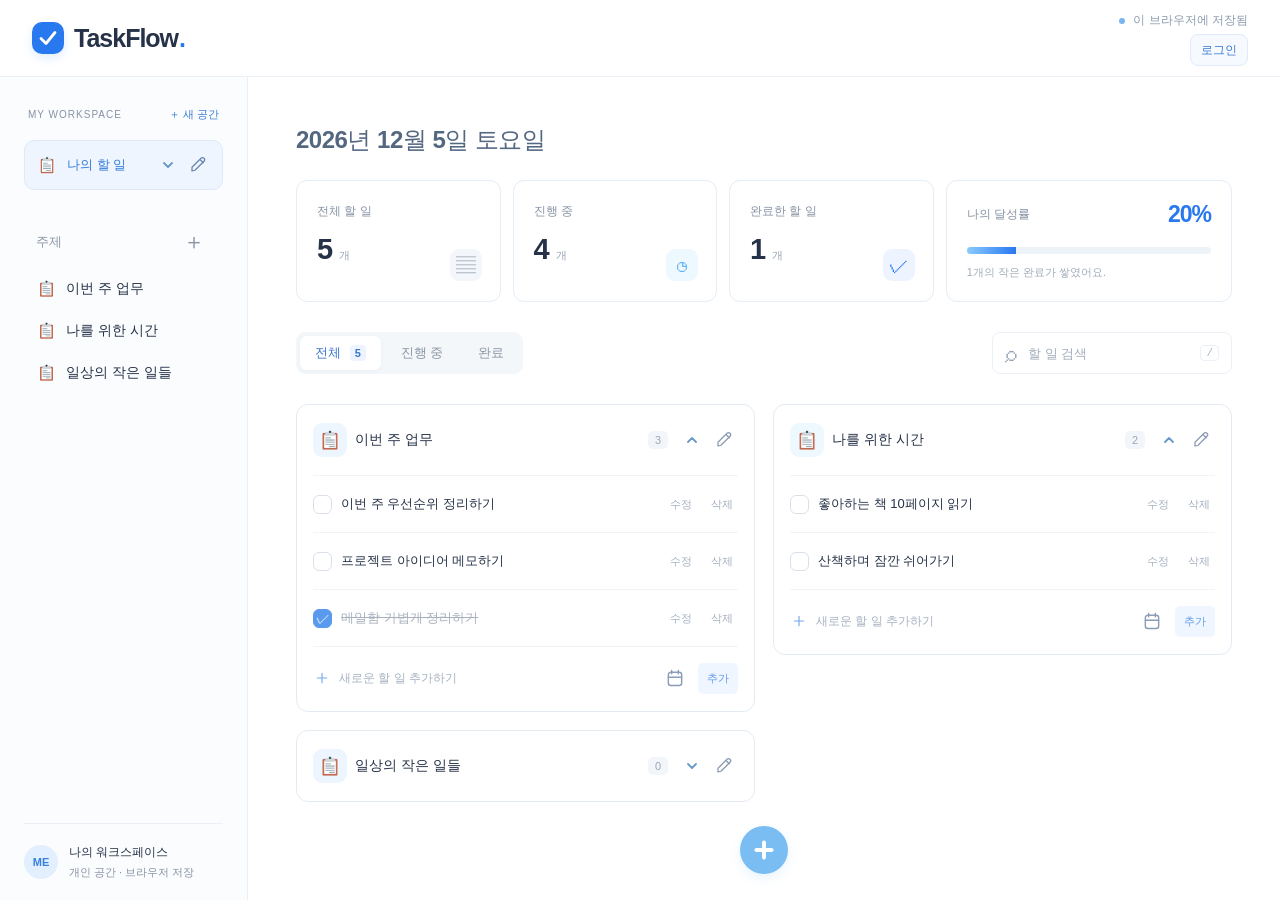
==== commit 0abe65c7: "Keep sidebar attached while scrolling and simplify topic controls" ====
--- a/web/index.html
+++ b/web/index.html
@@ -5,7 +5,7 @@
   <meta name="description" content="주제별로 정리하고, 하나씩 완료하는 나의 할 일 공간 TaskFlow.">
   <title>TaskFlow · 나의 할 일</title>
   <link rel="icon" href="data:image/svg+xml,%3Csvg xmlns='http://www.w3.org/2000/svg' viewBox='0 0 32 32'%3E%3Crect width='32' height='32' rx='9' fill='%232b75ee'/%3E%3Cpath d='m8 16 5 5 11-12' fill='none' stroke='white' stroke-width='3'/%3E%3C/svg%3E">
-  <link rel="stylesheet" href="styles.css?v=14"><script defer src="config.js?v=14"></script><script defer src="store.js?v=14"></script><script defer src="sync.js?v=14"></script><script defer src="app.js?v=14"></script>
+  <link rel="stylesheet" href="styles.css?v=15"><script defer src="config.js?v=15"></script><script defer src="store.js?v=15"></script><script defer src="sync.js?v=15"></script><script defer src="app.js?v=15"></script>
   <link rel="license" href="emojis/NOTICE.txt">
 </head>
 <body>
@@ -31,7 +31,7 @@
     </div>
   </main>
   <dialog id="workspace-dialog"><form id="workspace-form"><div class="dialog-heading"><h2 id="workspace-dialog-title">새 워크스페이스</h2><button type="button" id="workspace-close" aria-label="닫기">×</button></div><label>워크스페이스 이름<input id="workspace-name" required maxlength="60" placeholder="예: 업무, 개인 프로젝트" autocomplete="off"></label><fieldset class="emoji-field"><legend>이모티콘</legend><div id="workspace-emoji-picker" class="emoji-picker"></div></fieldset><div class="workspace-dialog-actions"><button type="button" id="workspace-delete" class="delete-action">워크스페이스 삭제</button><div class="dialog-actions"><button type="button" id="workspace-cancel">취소</button><button class="primary" type="submit">저장하기</button></div></div></form></dialog>
-  <dialog id="topic-dialog"><form id="topic-form"><div class="dialog-heading"><h2 id="dialog-title">새로운 주제</h2><button type="button" id="close-dialog" aria-label="닫기">×</button></div><p>함께 묶고 싶은 할 일에 이름을 붙여주세요.</p><label>주제 이름<input id="topic-name" required maxlength="60" placeholder="예: 이번 주 업무, 나를 위한 시간" autocomplete="off"></label><fieldset class="emoji-field"><legend>이모티콘</legend><div id="emoji-picker" class="emoji-picker"></div></fieldset><div class="dialog-actions"><button type="button" id="cancel-dialog">취소</button><button class="primary" type="submit">저장하기</button></div></form></dialog>
+  <dialog id="topic-dialog"><form id="topic-form"><div class="dialog-heading"><h2 id="dialog-title">새로운 주제</h2><button type="button" id="close-dialog" aria-label="닫기">×</button></div><p>함께 묶고 싶은 할 일에 이름을 붙여주세요.</p><label>주제 이름<input id="topic-name" required maxlength="60" placeholder="예: 이번 주 업무, 나를 위한 시간" autocomplete="off"></label><fieldset class="emoji-field"><legend>이모티콘</legend><div id="emoji-picker" class="emoji-picker"></div></fieldset><div class="workspace-dialog-actions topic-dialog-actions"><button type="button" id="topic-delete" class="delete-action" hidden>주제 삭제</button><div class="dialog-actions"><button type="button" id="cancel-dialog">취소</button><button class="primary" type="submit">저장하기</button></div></div></form></dialog>
   <dialog id="delete-dialog" aria-labelledby="delete-title"><form method="dialog"><h2 id="delete-title">삭제할까요?</h2><p id="delete-description"></p><div class="dialog-actions"><button value="cancel" autofocus>취소</button><button class="danger" value="confirm">삭제하기</button></div></form></dialog>
   <dialog id="auth-dialog" aria-labelledby="auth-title"><form id="auth-form"><div class="dialog-heading"><h2 id="auth-title">로그인</h2><button type="button" id="close-auth" aria-label="닫기">×</button></div><p>PC와 휴대폰에서 같은 계정으로 로그인하면 목록을 함께 사용할 수 있어요.</p><label>아이디<input id="auth-username" required minlength="3" maxlength="64" pattern="[a-zA-Z0-9_.-]+" placeholder="영문·숫자·_.- 3자 이상" autocomplete="username" autocapitalize="none" spellcheck="false"></label><label>비밀번호<input id="auth-password" type="password" required minlength="8" maxlength="128" placeholder="8자 이상" autocomplete="current-password"></label><p id="auth-error" class="form-error" role="alert" hidden></p><div class="dialog-actions"><button type="button" id="auth-switch">회원가입</button><button type="submit" id="auth-submit" class="primary">로그인</button></div><small class="auth-note">브라우저에 저장한 기존 목록은 로그인 후 선택해서 가져올 수 있어요.</small></form></dialog>
   <dialog id="account-dialog" aria-labelledby="account-title"><div class="dialog-heading"><h2 id="account-title">나의 계정</h2><button type="button" id="close-account" aria-label="닫기">×</button></div><p id="account-name"></p><p>같은 아이디로 로그인한 기기에서 목록을 공유합니다. 기존 브라우저 목록은 별도로 유지됩니다.</p><button id="import-local" class="import-button">이 브라우저 목록 가져오기</button><div class="dialog-actions"><button id="logout-button">로그아웃</button><button id="account-done" class="primary">완료</button></div></dialog>
--- a/web/styles.css
+++ b/web/styles.css
@@ -56,3 +56,5 @@
 @media(max-width:400px){.workspace-dialog-actions{gap:8px}.workspace-dialog-actions>.dialog-actions{gap:6px}.workspace-dialog-actions>#workspace-delete{padding-left:4px;padding-right:4px}.workspace-dialog-actions #workspace-cancel{padding-left:4px;padding-right:4px}.workspace-dialog-actions .primary{padding-left:12px;padding-right:12px}}
 
 .workspace-selector>#workspace-select{display:flex;align-items:center;gap:8px;flex:1;min-width:0;width:auto;height:30px;padding:0;color:#357bda;font-size:13px;font-weight:600;text-align:left}.workspace-trigger-name{flex:1;min-width:0;overflow:hidden;text-overflow:ellipsis;white-space:nowrap}.workspace-chevron{flex:none;width:16px;height:16px;display:block}.workspace-chevron svg{width:100%;height:100%;fill:none;stroke:#6899c9;stroke-width:1.8;stroke-linecap:round;stroke-linejoin:round;transition:transform .15s}#workspace-select[aria-expanded=true] .workspace-chevron svg{transform:rotate(180deg)}.workspace-menu{position:fixed;z-index:30;overflow:auto;overscroll-behavior:contain;padding:6px;border:1px solid #d0e8fc;border-radius:14px;background:linear-gradient(160deg,#fff,#f4faff);box-shadow:0 12px 30px #4077ab24,0 3px 8px #4077ab12}.workspace-option{display:flex;align-items:center;gap:10px;width:100%;min-height:48px;padding:9px 10px;border-radius:9px;text-align:left;color:#526d89;font-size:13px}.workspace-option:hover,.workspace-option:focus-visible{background:#e9f5ff;outline:2px solid #9ed2fa;outline-offset:-2px}.workspace-option[aria-selected=true]{background:#def0ff;color:#2878cf;font-weight:650}.workspace-option-name{flex:1;min-width:0;overflow:hidden;text-overflow:ellipsis;white-space:nowrap}.workspace-option-emoji{position:relative;display:grid;place-items:center;width:28px;height:28px;flex:none;border-radius:8px;background:#ffffffb3}.workspace-option-check{display:block;width:18px;height:18px;flex:none}.workspace-option-check svg{width:100%;height:100%;fill:none;stroke:#439ce4;stroke-width:2.2;stroke-linecap:round;stroke-linejoin:round}
+
+.app-header{position:sticky;top:0;z-index:20}.topic summary>.chevron{display:none}.topic-actions{gap:4px;align-items:center}.topic-actions .chevron{display:grid;place-items:center;width:28px;height:28px;flex:none;transform:none}.topic-actions .chevron svg{width:16px;height:16px;fill:none;stroke:#6899c9;stroke-width:1.8;stroke-linecap:round;stroke-linejoin:round}.topic[open] .topic-actions .chevron{transform:rotate(180deg)}.topic-actions .edit-topic{display:grid;place-items:center;width:28px;height:28px;padding:4px}.edit-topic svg{width:18px;height:18px;fill:none;stroke:currentColor;stroke-width:1.7;stroke-linecap:round;stroke-linejoin:round}#topic-delete{font-size:12px;line-height:18px;padding:6px}.workspace-dialog-actions>.dialog-actions{margin-left:auto}
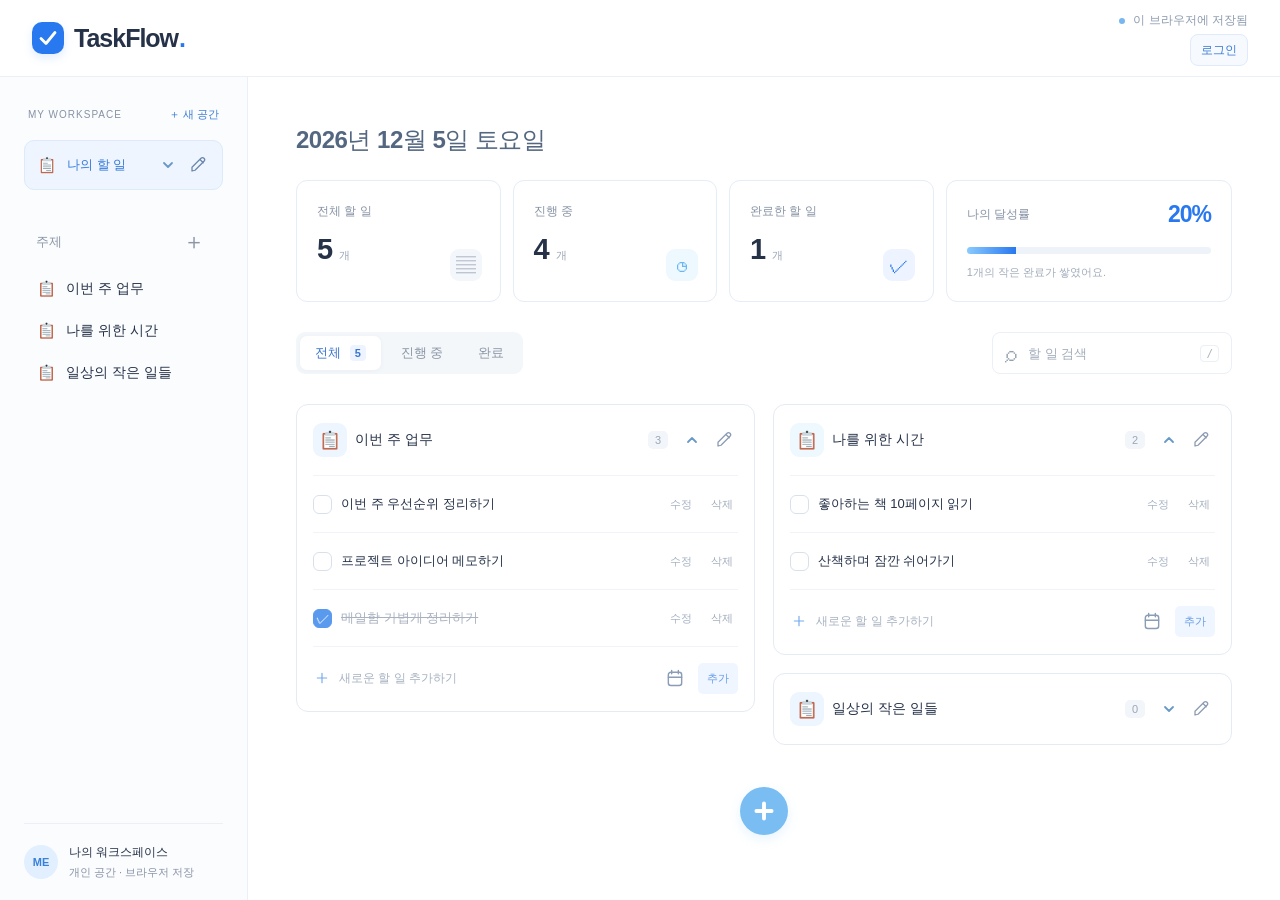
==== commit bff7a4c1: "Pack topic cards independently by height on desktop" ====
--- a/web/index.html
+++ b/web/index.html
@@ -5,7 +5,7 @@
   <meta name="description" content="주제별로 정리하고, 하나씩 완료하는 나의 할 일 공간 TaskFlow.">
   <title>TaskFlow · 나의 할 일</title>
   <link rel="icon" href="data:image/svg+xml,%3Csvg xmlns='http://www.w3.org/2000/svg' viewBox='0 0 32 32'%3E%3Crect width='32' height='32' rx='9' fill='%232b75ee'/%3E%3Cpath d='m8 16 5 5 11-12' fill='none' stroke='white' stroke-width='3'/%3E%3C/svg%3E">
-  <link rel="stylesheet" href="styles.css?v=15"><script defer src="config.js?v=15"></script><script defer src="store.js?v=15"></script><script defer src="sync.js?v=15"></script><script defer src="app.js?v=15"></script>
+  <link rel="stylesheet" href="styles.css?v=17"><script defer src="config.js?v=17"></script><script defer src="store.js?v=17"></script><script defer src="sync.js?v=17"></script><script defer src="app.js?v=17"></script>
   <link rel="license" href="emojis/NOTICE.txt">
 </head>
 <body>
--- a/web/styles.css
+++ b/web/styles.css
@@ -58,3 +58,7 @@
 .workspace-selector>#workspace-select{display:flex;align-items:center;gap:8px;flex:1;min-width:0;width:auto;height:30px;padding:0;color:#357bda;font-size:13px;font-weight:600;text-align:left}.workspace-trigger-name{flex:1;min-width:0;overflow:hidden;text-overflow:ellipsis;white-space:nowrap}.workspace-chevron{flex:none;width:16px;height:16px;display:block}.workspace-chevron svg{width:100%;height:100%;fill:none;stroke:#6899c9;stroke-width:1.8;stroke-linecap:round;stroke-linejoin:round;transition:transform .15s}#workspace-select[aria-expanded=true] .workspace-chevron svg{transform:rotate(180deg)}.workspace-menu{position:fixed;z-index:30;overflow:auto;overscroll-behavior:contain;padding:6px;border:1px solid #d0e8fc;border-radius:14px;background:linear-gradient(160deg,#fff,#f4faff);box-shadow:0 12px 30px #4077ab24,0 3px 8px #4077ab12}.workspace-option{display:flex;align-items:center;gap:10px;width:100%;min-height:48px;padding:9px 10px;border-radius:9px;text-align:left;color:#526d89;font-size:13px}.workspace-option:hover,.workspace-option:focus-visible{background:#e9f5ff;outline:2px solid #9ed2fa;outline-offset:-2px}.workspace-option[aria-selected=true]{background:#def0ff;color:#2878cf;font-weight:650}.workspace-option-name{flex:1;min-width:0;overflow:hidden;text-overflow:ellipsis;white-space:nowrap}.workspace-option-emoji{position:relative;display:grid;place-items:center;width:28px;height:28px;flex:none;border-radius:8px;background:#ffffffb3}.workspace-option-check{display:block;width:18px;height:18px;flex:none}.workspace-option-check svg{width:100%;height:100%;fill:none;stroke:#439ce4;stroke-width:2.2;stroke-linecap:round;stroke-linejoin:round}
 
 .app-header{position:sticky;top:0;z-index:20}.topic summary>.chevron{display:none}.topic-actions{gap:4px;align-items:center}.topic-actions .chevron{display:grid;place-items:center;width:28px;height:28px;flex:none;transform:none}.topic-actions .chevron svg{width:16px;height:16px;fill:none;stroke:#6899c9;stroke-width:1.8;stroke-linecap:round;stroke-linejoin:round}.topic[open] .topic-actions .chevron{transform:rotate(180deg)}.topic-actions .edit-topic{display:grid;place-items:center;width:28px;height:28px;padding:4px}.edit-topic svg{width:18px;height:18px;fill:none;stroke:currentColor;stroke-width:1.7;stroke-linecap:round;stroke-linejoin:round}#topic-delete{font-size:12px;line-height:18px;padding:6px}.workspace-dialog-actions>.dialog-actions{margin-left:auto}
+
+.todo-row .todo-edit-input{appearance:none;border:1px solid #2878ef;border-radius:6px;padding:6px 8px;background:white;color:inherit;outline:none;box-shadow:none}.todo-row .todo-edit-input:focus,.todo-row .todo-edit-input:focus-visible{border-color:#2878ef;outline:none;box-shadow:none}
+
+#topics.masonry{grid-auto-rows:1px;row-gap:0;grid-auto-flow:row dense;column-gap:18px}
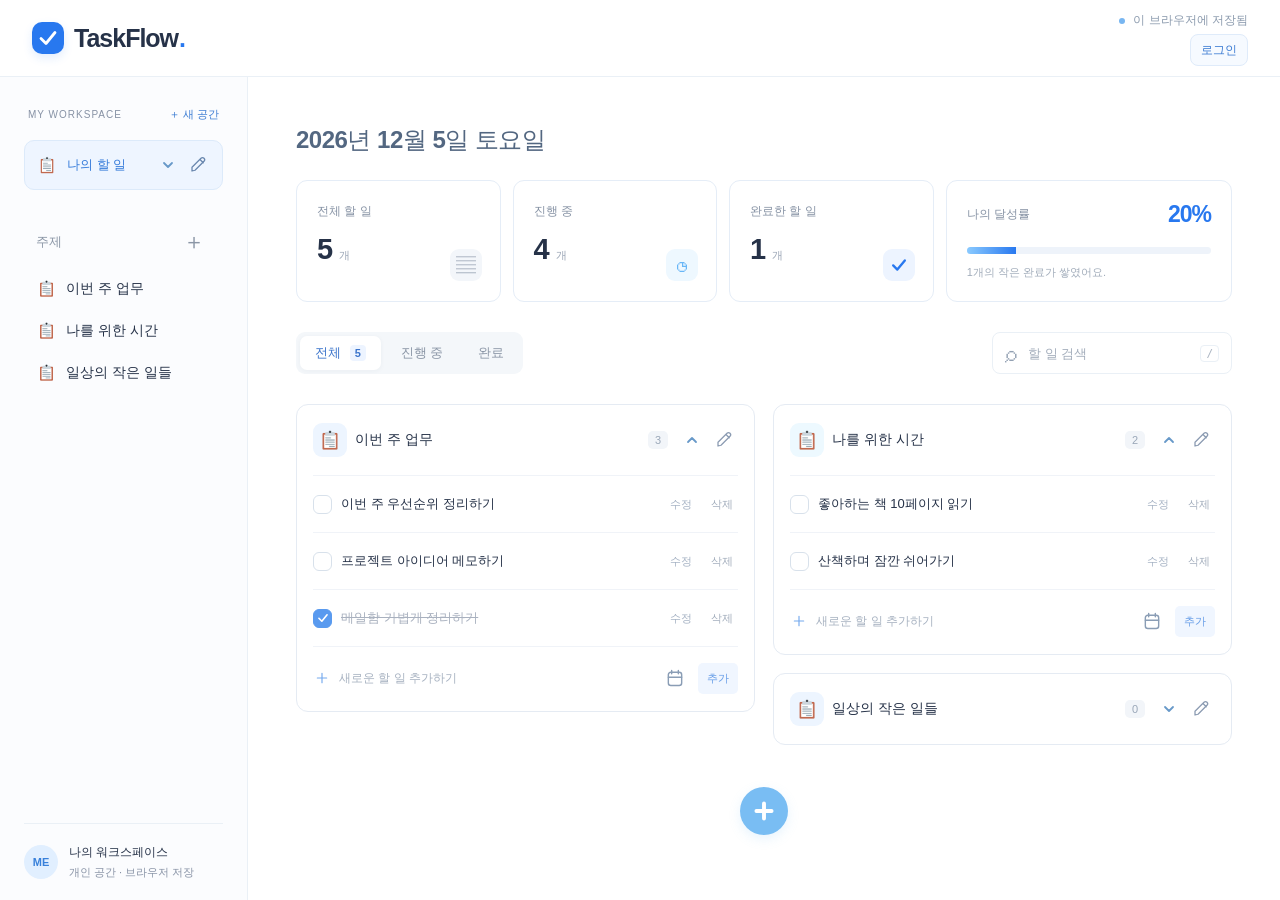
==== commit 07ed3d71: "Render completion checks consistently with SVG across devices" ====
--- a/web/index.html
+++ b/web/index.html
@@ -5,7 +5,7 @@
   <meta name="description" content="주제별로 정리하고, 하나씩 완료하는 나의 할 일 공간 TaskFlow.">
   <title>TaskFlow · 나의 할 일</title>
   <link rel="icon" href="data:image/svg+xml,%3Csvg xmlns='http://www.w3.org/2000/svg' viewBox='0 0 32 32'%3E%3Crect width='32' height='32' rx='9' fill='%232b75ee'/%3E%3Cpath d='m8 16 5 5 11-12' fill='none' stroke='white' stroke-width='3'/%3E%3C/svg%3E">
-  <link rel="stylesheet" href="styles.css?v=17"><script defer src="config.js?v=17"></script><script defer src="store.js?v=17"></script><script defer src="sync.js?v=17"></script><script defer src="app.js?v=17"></script>
+  <link rel="stylesheet" href="styles.css?v=18"><script defer src="config.js?v=18"></script><script defer src="store.js?v=18"></script><script defer src="sync.js?v=18"></script><script defer src="app.js?v=18"></script>
   <link rel="license" href="emojis/NOTICE.txt">
 </head>
 <body>
@@ -24,7 +24,7 @@
     <div class="content">
       <div id="sync-conflict" class="sync-banner" role="alert" hidden><div><strong>다른 기기에서도 목록이 바뀌었어요.</strong><p>서로 다른 항목은 합칠 수 있어요. 같은 항목은 이 기기의 변경이 우선합니다.</p></div><div class="sync-banner-actions"><button id="merge-changes" class="primary">내 변경 합쳐 저장</button><button id="use-remote">다른 기기 목록 사용</button></div></div>
       <h1 class="date-label" id="today"></h1>
-      <section class="stats stats-row" aria-label="할 일 현황"><div><span>전체 할 일</span><strong id="total">0<small>개</small></strong><span class="stat-symbol" aria-hidden="true">▤</span></div><div><span>진행 중</span><strong id="pending">0<small>개</small></strong><span class="stat-symbol sky" aria-hidden="true">◷</span></div><div><span>완료한 할 일</span><strong id="completed">0<small>개</small></strong><span class="stat-symbol blue" aria-hidden="true">✓</span></div><div class="progress-stat"><span>나의 달성률 <strong id="percent">0%</strong></span><div class="progress-track" role="progressbar" aria-label="나의 달성률" aria-valuemin="0" aria-valuemax="100" aria-valuenow="0"><div id="overall-progress"></div></div><small id="progress-caption">첫 번째 할 일을 시작해보세요.</small></div></section>
+      <section class="stats stats-row" aria-label="할 일 현황"><div><span>전체 할 일</span><strong id="total">0<small>개</small></strong><span class="stat-symbol" aria-hidden="true">▤</span></div><div><span>진행 중</span><strong id="pending">0<small>개</small></strong><span class="stat-symbol sky" aria-hidden="true">◷</span></div><div><span>완료한 할 일</span><strong id="completed">0<small>개</small></strong><span class="stat-symbol blue" aria-hidden="true"><svg viewBox="0 0 24 24"><path d="M5 12.5 10 17.5 19 6.5"/></svg></span></div><div class="progress-stat"><span>나의 달성률 <strong id="percent">0%</strong></span><div class="progress-track" role="progressbar" aria-label="나의 달성률" aria-valuemin="0" aria-valuemax="100" aria-valuenow="0"><div id="overall-progress"></div></div><small id="progress-caption">첫 번째 할 일을 시작해보세요.</small></div></section>
       <div class="toolbar"><div class="filters" aria-label="상태 필터"><button data-filter="all" class="selected" aria-pressed="true">전체 <span id="filter-count">0</span></button><button data-filter="pending" aria-pressed="false">진행 중</button><button data-filter="done" aria-pressed="false">완료</button></div><label class="search"><span aria-hidden="true">⌕</span><input id="search" type="search" placeholder="할 일 검색" aria-label="할 일 검색"><kbd>/</kbd></label></div>
       <section id="topics" aria-label="주제별 할 일"></section>
       <button class="add-topic-card" id="bottom-add" aria-label="새 주제 만들기" title="새 주제 만들기"><svg viewBox="0 0 24 24" aria-hidden="true"><path d="M12 5v14M5 12h14"/></svg></button>
--- a/web/styles.css
+++ b/web/styles.css
@@ -62,3 +62,7 @@
 .todo-row .todo-edit-input{appearance:none;border:1px solid #2878ef;border-radius:6px;padding:6px 8px;background:white;color:inherit;outline:none;box-shadow:none}.todo-row .todo-edit-input:focus,.todo-row .todo-edit-input:focus-visible{border-color:#2878ef;outline:none;box-shadow:none}
 
 #topics.masonry{grid-auto-rows:1px;row-gap:0;grid-auto-flow:row dense;column-gap:18px}
+
+.todo-row input[type=checkbox]{appearance:none;-webkit-appearance:none;background-color:white;background-image:none;background-position:center;background-repeat:no-repeat;background-size:14px 14px}.todo-row input[type=checkbox]:checked{background-color:#599aef;background-image:url("data:image/svg+xml,%3Csvg xmlns='http://www.w3.org/2000/svg' viewBox='0 0 24 24'%3E%3Cpath d='M5 12.5 10 17.5 19 6.5' fill='none' stroke='white' stroke-width='2.8' stroke-linecap='round' stroke-linejoin='round'/%3E%3C/svg%3E")}.todo-row input[type=checkbox]:checked:after{content:none}.stat-symbol.blue svg{display:block;width:20px;height:20px;fill:none;stroke:currentColor;stroke-width:2.8;stroke-linecap:round;stroke-linejoin:round}
+
+.todo-row input[type=checkbox]::after{content:none}
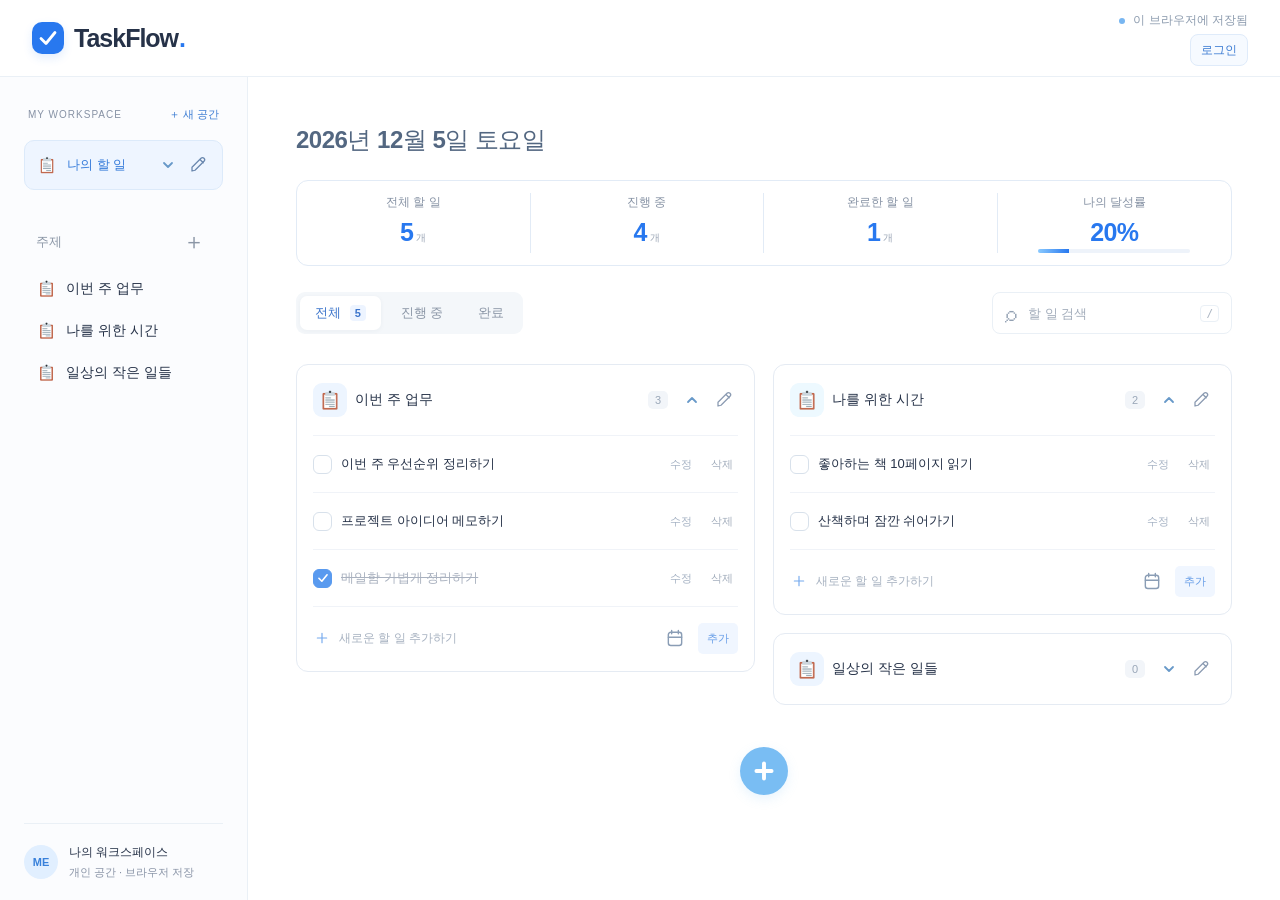
==== commit 798a78df: "Replace stat cards with a compact aligned summary bar" ====
--- a/web/index.html
+++ b/web/index.html
@@ -5,7 +5,7 @@
   <meta name="description" content="주제별로 정리하고, 하나씩 완료하는 나의 할 일 공간 TaskFlow.">
   <title>TaskFlow · 나의 할 일</title>
   <link rel="icon" href="data:image/svg+xml,%3Csvg xmlns='http://www.w3.org/2000/svg' viewBox='0 0 32 32'%3E%3Crect width='32' height='32' rx='9' fill='%232b75ee'/%3E%3Cpath d='m8 16 5 5 11-12' fill='none' stroke='white' stroke-width='3'/%3E%3C/svg%3E">
-  <link rel="stylesheet" href="styles.css?v=18"><script defer src="config.js?v=18"></script><script defer src="store.js?v=18"></script><script defer src="sync.js?v=18"></script><script defer src="app.js?v=18"></script>
+  <link rel="stylesheet" href="styles.css?v=19"><script defer src="config.js?v=19"></script><script defer src="store.js?v=19"></script><script defer src="sync.js?v=19"></script><script defer src="app.js?v=19"></script>
   <link rel="license" href="emojis/NOTICE.txt">
 </head>
 <body>
@@ -24,7 +24,7 @@
     <div class="content">
       <div id="sync-conflict" class="sync-banner" role="alert" hidden><div><strong>다른 기기에서도 목록이 바뀌었어요.</strong><p>서로 다른 항목은 합칠 수 있어요. 같은 항목은 이 기기의 변경이 우선합니다.</p></div><div class="sync-banner-actions"><button id="merge-changes" class="primary">내 변경 합쳐 저장</button><button id="use-remote">다른 기기 목록 사용</button></div></div>
       <h1 class="date-label" id="today"></h1>
-      <section class="stats stats-row" aria-label="할 일 현황"><div><span>전체 할 일</span><strong id="total">0<small>개</small></strong><span class="stat-symbol" aria-hidden="true">▤</span></div><div><span>진행 중</span><strong id="pending">0<small>개</small></strong><span class="stat-symbol sky" aria-hidden="true">◷</span></div><div><span>완료한 할 일</span><strong id="completed">0<small>개</small></strong><span class="stat-symbol blue" aria-hidden="true"><svg viewBox="0 0 24 24"><path d="M5 12.5 10 17.5 19 6.5"/></svg></span></div><div class="progress-stat"><span>나의 달성률 <strong id="percent">0%</strong></span><div class="progress-track" role="progressbar" aria-label="나의 달성률" aria-valuemin="0" aria-valuemax="100" aria-valuenow="0"><div id="overall-progress"></div></div><small id="progress-caption">첫 번째 할 일을 시작해보세요.</small></div></section>
+      <section class="stats stats-row" aria-label="할 일 현황"><div><span>전체 할 일</span><strong id="total">0<small>개</small></strong></div><div><span>진행 중</span><strong id="pending">0<small>개</small></strong></div><div><span>완료한 할 일</span><strong id="completed">0<small>개</small></strong></div><div class="progress-stat"><span>나의 달성률</span><strong id="percent">0%</strong><div class="progress-track" role="progressbar" aria-label="나의 달성률" aria-valuemin="0" aria-valuemax="100" aria-valuenow="0"><div id="overall-progress"></div></div><small id="progress-caption">첫 번째 할 일을 시작해보세요.</small></div></section>
       <div class="toolbar"><div class="filters" aria-label="상태 필터"><button data-filter="all" class="selected" aria-pressed="true">전체 <span id="filter-count">0</span></button><button data-filter="pending" aria-pressed="false">진행 중</button><button data-filter="done" aria-pressed="false">완료</button></div><label class="search"><span aria-hidden="true">⌕</span><input id="search" type="search" placeholder="할 일 검색" aria-label="할 일 검색"><kbd>/</kbd></label></div>
       <section id="topics" aria-label="주제별 할 일"></section>
       <button class="add-topic-card" id="bottom-add" aria-label="새 주제 만들기" title="새 주제 만들기"><svg viewBox="0 0 24 24" aria-hidden="true"><path d="M12 5v14M5 12h14"/></svg></button>
--- a/web/styles.css
+++ b/web/styles.css
@@ -66,3 +66,15 @@
 .todo-row input[type=checkbox]{appearance:none;-webkit-appearance:none;background-color:white;background-image:none;background-position:center;background-repeat:no-repeat;background-size:14px 14px}.todo-row input[type=checkbox]:checked{background-color:#599aef;background-image:url("data:image/svg+xml,%3Csvg xmlns='http://www.w3.org/2000/svg' viewBox='0 0 24 24'%3E%3Cpath d='M5 12.5 10 17.5 19 6.5' fill='none' stroke='white' stroke-width='2.8' stroke-linecap='round' stroke-linejoin='round'/%3E%3C/svg%3E")}.todo-row input[type=checkbox]:checked:after{content:none}.stat-symbol.blue svg{display:block;width:20px;height:20px;fill:none;stroke:currentColor;stroke-width:2.8;stroke-linecap:round;stroke-linejoin:round}
 
 .todo-row input[type=checkbox]::after{content:none}
+
+/* 네 항목의 제목과 숫자를 같은 높이에 맞춘 하나의 요약 바. */
+.stats.stats-row{grid-template-columns:repeat(4,minmax(0,1fr));gap:0;border:1px solid #e2ebf6;border-radius:12px;padding:12px 0;margin-bottom:26px!important;background:#fff;overflow:hidden}
+.stats.stats-row>div{height:60px;min-height:0;padding:0 12px!important;border:0!important;border-right:1px solid #e2ebf6!important;border-radius:0;background:transparent;display:flex;flex-direction:column;align-items:center;justify-content:flex-start;gap:6px;text-align:center}
+.stats.stats-row>div:last-child{border-right:0!important}
+.stats.stats-row>div>span:first-child{display:block;height:18px;line-height:18px;font-size:12px;color:#8692a4;letter-spacing:0;white-space:nowrap}
+.stats.stats-row strong,.stats.stats-row .progress-stat strong{display:block;margin:0;font-size:25px;line-height:30px;height:30px;font-weight:650;letter-spacing:-.6px;color:#2878ef}
+.stats.stats-row strong small{font-size:10px;margin-left:3px;color:#9aa5b5}
+.stats.stats-row .progress-track{position:absolute;bottom:0;width:65%;height:4px;margin:0}
+.stats.stats-row .progress-stat>small{display:none}
+@media(max-width:720px){.stats.stats-row{padding:10px 0;margin-bottom:24px!important;border-radius:10px}.stats.stats-row>div{height:54px;padding:0 4px!important;gap:4px}.stats.stats-row>div>span:first-child{font-size:10px;letter-spacing:-.3px}.stats.stats-row strong,.stats.stats-row .progress-stat strong{font-size:22px;line-height:28px;height:28px}.stats.stats-row .progress-track{width:70%;height:3px}}
+@media(max-width:360px){.stats.stats-row>div>span:first-child{font-size:9px}.stats.stats-row strong,.stats.stats-row .progress-stat strong{font-size:20px}}
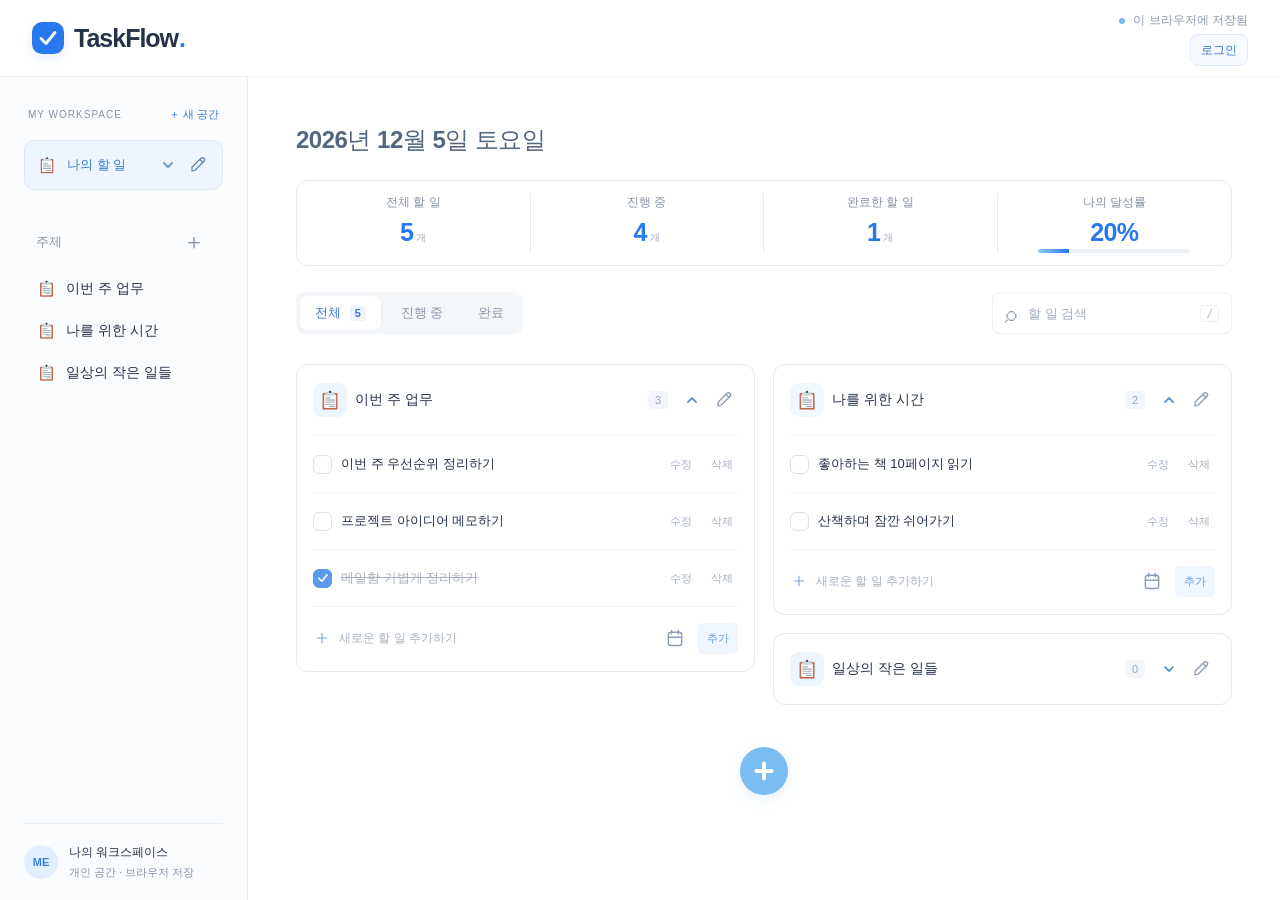
==== commit f9808acd: "Harden API responses and update audited Python dependencies" ====
--- a/web/index.html
+++ b/web/index.html
@@ -2,6 +2,8 @@
 <html lang="ko">
 <head>
   <meta charset="utf-8"><meta name="viewport" content="width=device-width, initial-scale=1">
+  <meta name="referrer" content="no-referrer">
+  <meta http-equiv="Content-Security-Policy" content="default-src 'self'; script-src 'self'; style-src 'self' 'unsafe-inline'; img-src 'self' data:; connect-src 'self' https://taskflow-sync-rla2fma-2683.vercel.app; object-src 'none'; base-uri 'none'; form-action 'self'">
   <meta name="description" content="주제별로 정리하고, 하나씩 완료하는 나의 할 일 공간 TaskFlow.">
   <title>TaskFlow · 나의 할 일</title>
   <link rel="icon" href="data:image/svg+xml,%3Csvg xmlns='http://www.w3.org/2000/svg' viewBox='0 0 32 32'%3E%3Crect width='32' height='32' rx='9' fill='%232b75ee'/%3E%3Cpath d='m8 16 5 5 11-12' fill='none' stroke='white' stroke-width='3'/%3E%3C/svg%3E">
